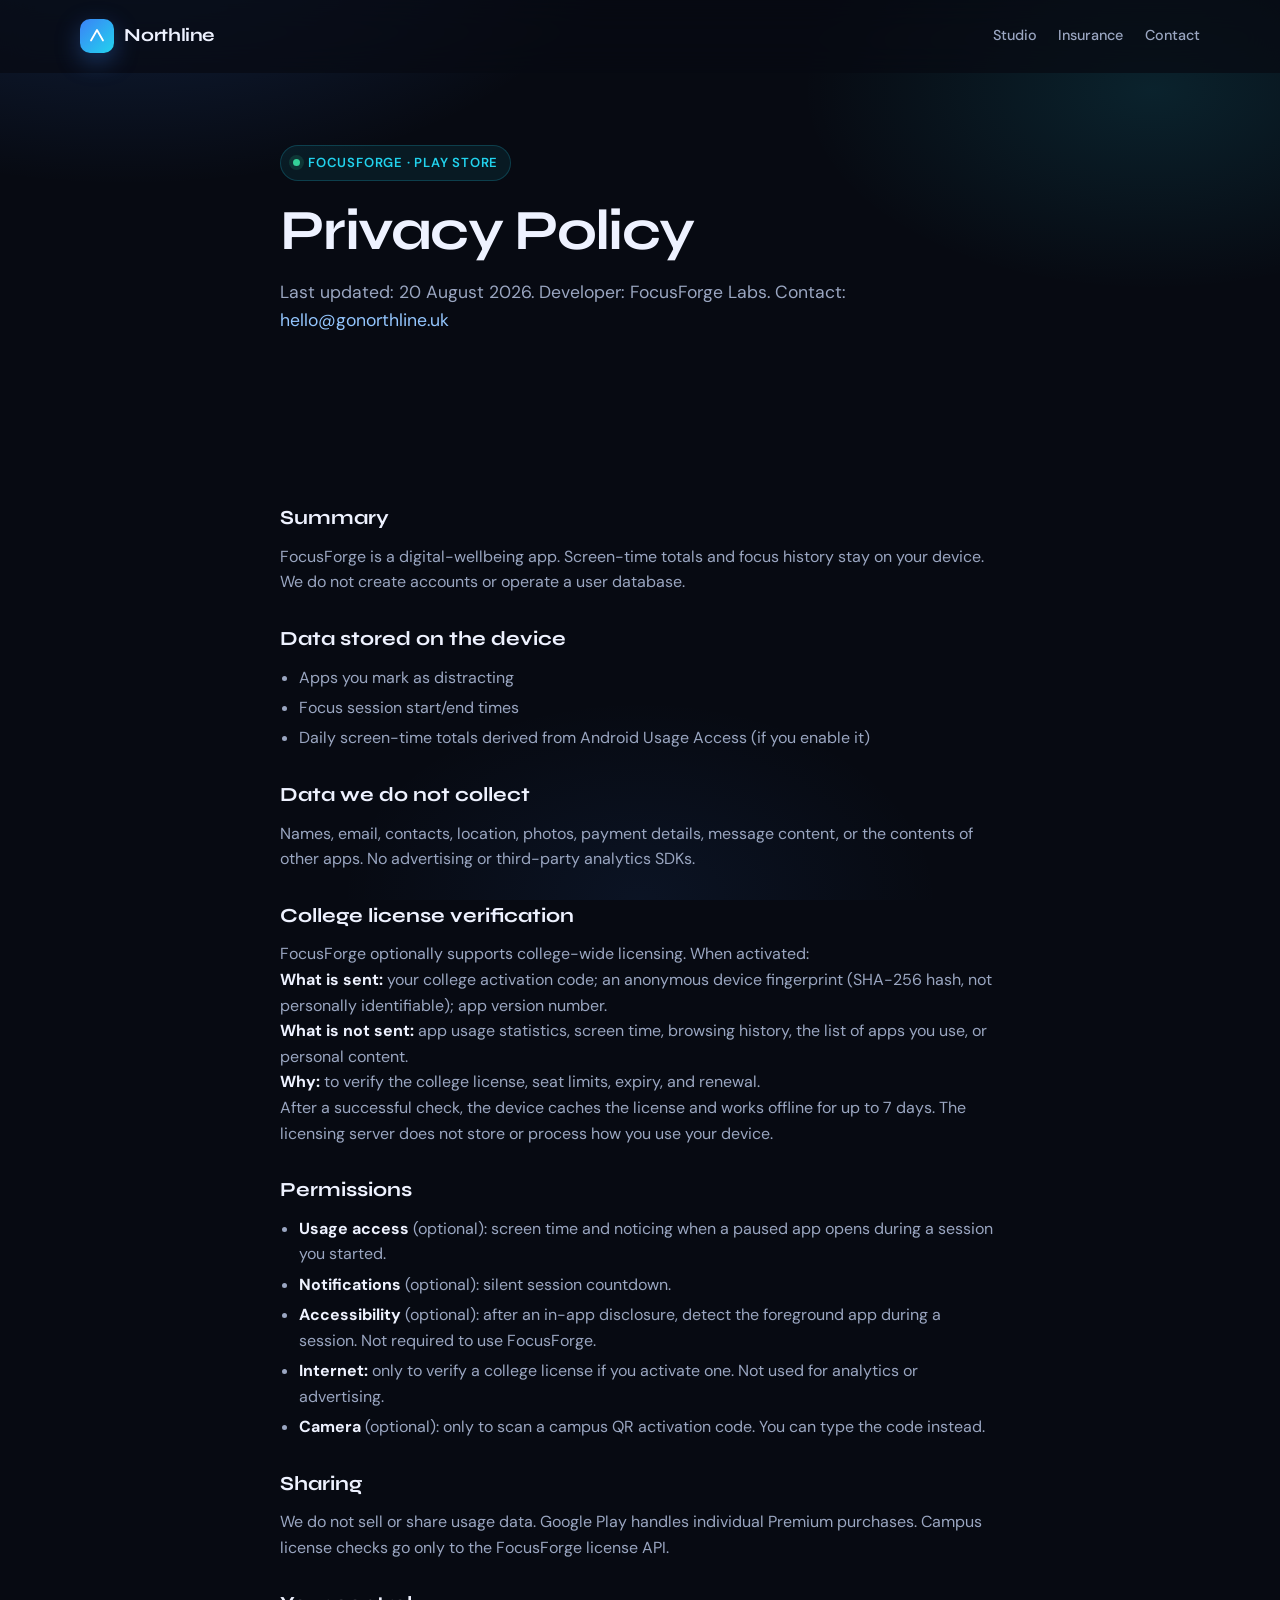
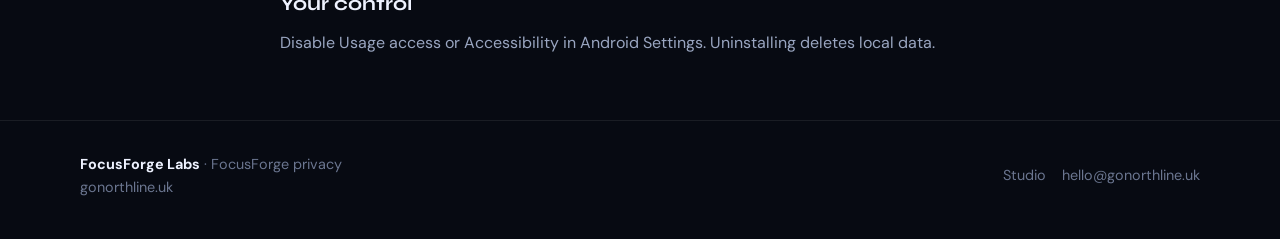
==== focusforge-privacy/index.html @ 75d77ced "Add FocusForge privacy policy page for Play Console. Play Store needs a public HTTPS policy URL. Thi" ====
<!DOCTYPE html>
<html lang="en">
<head>
  <meta charset="UTF-8" />
  <meta name="viewport" content="width=device-width, initial-scale=1" />
  <title>FocusForge Privacy Policy</title>
  <meta name="description" content="FocusForge privacy policy. Screen-time and focus history stay on your device. No ads, no account." />
  <meta name="robots" content="index, follow" />
  <link rel="canonical" href="https://www.gonorthline.uk/focusforge-privacy/" />
  <meta name="theme-color" content="#070a12" />
  <link rel="preconnect" href="https://fonts.googleapis.com" />
  <link rel="preconnect" href="https://fonts.gstatic.com" crossorigin />
  <link href="https://fonts.googleapis.com/css2?family=DM+Sans:ital,opsz,wght@0,9..40,400;0,9..40,500;0,9..40,600;0,9..40,700;1,9..40,400&family=Syne:wght@600;700;800&display=swap" rel="stylesheet" />
  <link rel="stylesheet" href="https://cdnjs.cloudflare.com/ajax/libs/font-awesome/6.5.2/css/all.min.css" />
  <link rel="stylesheet" href="../styles.css" />
  <link rel="icon" href="data:image/svg+xml,%3Csvg xmlns='http://www.w3.org/2000/svg' viewBox='0 0 32 32'%3E%3Crect width='32' height='32' rx='8' fill='%233b82f6'/%3E%3Cpath d='M8 22 L16 8 L24 22' stroke='white' stroke-width='3' fill='none' stroke-linecap='round' stroke-linejoin='round'/%3E%3C/svg%3E" />
</head>
<body>
  <div class="bg-glow"></div>
  <header class="nav" id="nav">
    <div class="container nav-inner">
      <a class="logo" href="../index.html">
        <span class="logo-mark"><svg viewBox="0 0 24 24" fill="none" stroke="white" stroke-width="2.4"><path d="M4 18 L12 4 L20 18" stroke-linecap="round" stroke-linejoin="round"/></svg></span>
        Northline
      </a>
      <nav class="nav-links">
        <a href="../index.html">Studio</a>
        <a href="../insurance/">Insurance</a>
        <a href="mailto:hello@gonorthline.uk">Contact</a>
      </nav>
      <button class="menu-btn" id="menuBtn" aria-label="Open menu"><i class="fas fa-bars"></i></button>
    </div>
  </header>
  <div class="mobile-nav" id="mobileNav">
    <a href="../index.html" data-close>Studio</a>
    <a href="../insurance/" data-close>Insurance</a>
    <a href="mailto:hello@gonorthline.uk" data-close>Contact</a>
  </div>

  <main>
    <section class="hero" style="padding-bottom:2rem">
      <div class="container" style="max-width:720px">
        <p class="eyebrow"><span class="dot"></span> FocusForge · Play Store</p>
        <h1>Privacy Policy</h1>
        <p class="hero-lead">Last updated: 20 August 2026. Developer: FocusForge Labs. Contact: <a href="mailto:hello@gonorthline.uk" style="color:#93c5fd">hello@gonorthline.uk</a></p>
      </div>
    </section>
    <section style="padding-bottom:4rem">
      <div class="container legal">
        <h2>Summary</h2>
        <p>FocusForge is a digital-wellbeing app. Screen-time totals and focus history stay on your device. We do not create accounts or operate a user database.</p>

        <h2>Data stored on the device</h2>
        <ul>
          <li>Apps you mark as distracting</li>
          <li>Focus session start/end times</li>
          <li>Daily screen-time totals derived from Android Usage Access (if you enable it)</li>
        </ul>

        <h2>Data we do not collect</h2>
        <p>Names, email, contacts, location, photos, payment details, message content, or the contents of other apps. No advertising or third-party analytics SDKs.</p>

        <h2>College license verification</h2>
        <p>FocusForge optionally supports college-wide licensing. When activated:</p>
        <p><strong>What is sent:</strong> your college activation code; an anonymous device fingerprint (SHA-256 hash, not personally identifiable); app version number.</p>
        <p><strong>What is not sent:</strong> app usage statistics, screen time, browsing history, the list of apps you use, or personal content.</p>
        <p><strong>Why:</strong> to verify the college license, seat limits, expiry, and renewal.</p>
        <p>After a successful check, the device caches the license and works offline for up to 7 days. The licensing server does not store or process how you use your device.</p>

        <h2>Permissions</h2>
        <ul>
          <li><strong>Usage access</strong> (optional): screen time and noticing when a paused app opens during a session you started.</li>
          <li><strong>Notifications</strong> (optional): silent session countdown.</li>
          <li><strong>Accessibility</strong> (optional): after an in-app disclosure, detect the foreground app during a session. Not required to use FocusForge.</li>
          <li><strong>Internet:</strong> only to verify a college license if you activate one. Not used for analytics or advertising.</li>
          <li><strong>Camera</strong> (optional): only to scan a campus QR activation code. You can type the code instead.</li>
        </ul>

        <h2>Sharing</h2>
        <p>We do not sell or share usage data. Google Play handles individual Premium purchases. Campus license checks go only to the FocusForge license API.</p>

        <h2>Your control</h2>
        <p>Disable Usage access or Accessibility in Android Settings. Uninstalling deletes local data.</p>
      </div>
    </section>
  </main>

  <footer class="footer">
    <div class="container footer-inner">
      <div>
        <strong style="color:var(--text)">FocusForge Labs</strong> · FocusForge privacy<br />
        <span><a href="https://www.gonorthline.uk/">gonorthline.uk</a></span>
      </div>
      <div class="footer-links">
        <a href="../index.html">Studio</a>
        <a href="mailto:hello@gonorthline.uk">hello@gonorthline.uk</a>
      </div>
    </div>
  </footer>
  <script src="../script.js"></script>
</body>
</html>
---- styles.css ----
/* Northline Studio */
:root {
  --bg: #070a12; --bg-2: #0c1220; --bg-3: #121a2b;
  --card: rgba(255,255,255,.04); --card-border: rgba(255,255,255,.08);
  --text: #eef2ff; --muted: #9aa6c1; --faint: #6b7690;
  --accent: #3b82f6; --accent-2: #22d3ee; --accent-soft: rgba(59,130,246,.15);
  --green: #34d399; --orange: #f59e0b; --wa: #128c7e;
  --radius: 18px; --radius-sm: 12px; --shadow: 0 24px 60px rgba(0,0,0,.45);
  --max: 1120px;
  --font: "DM Sans", system-ui, -apple-system, sans-serif;
  --display: "Syne", "DM Sans", system-ui, sans-serif;
}
*,*::before,*::after{box-sizing:border-box;margin:0;padding:0}
html{scroll-behavior:smooth}
body{font-family:var(--font);background:var(--bg);color:var(--text);line-height:1.6;overflow-x:hidden;-webkit-font-smoothing:antialiased}
img{max-width:100%;display:block}a{color:inherit;text-decoration:none}
button,input,textarea,select{font:inherit}ul{list-style:none}
.container{width:min(100% - 2rem,var(--max));margin-inline:auto}
.bg-glow{position:fixed;inset:0;pointer-events:none;z-index:-1;background:radial-gradient(900px 500px at 10% -10%,rgba(59,130,246,.22),transparent 55%),radial-gradient(700px 400px at 90% 10%,rgba(34,211,238,.12),transparent 50%),radial-gradient(600px 400px at 50% 100%,rgba(59,130,246,.08),transparent 50%),var(--bg)}
.nav{position:sticky;top:0;z-index:50;backdrop-filter:blur(16px);background:rgba(7,10,18,.72);border-bottom:1px solid transparent;transition:border-color .2s,background .2s}
.nav.scrolled{border-bottom-color:var(--card-border);background:rgba(7,10,18,.9)}
.nav-inner{display:flex;align-items:center;justify-content:space-between;height:72px;gap:1rem}
.logo{display:flex;align-items:center;gap:.65rem;font-family:var(--display);font-weight:700;font-size:1.15rem;letter-spacing:-.02em}
.logo-mark{width:34px;height:34px;border-radius:10px;background:linear-gradient(135deg,var(--accent),var(--accent-2));display:grid;place-items:center;box-shadow:0 8px 24px rgba(59,130,246,.35)}
.logo-mark svg{width:18px;height:18px}
.nav-links{display:flex;align-items:center;gap:1.35rem}
.nav-links a{font-size:.9rem;color:var(--muted);font-weight:500;transition:color .15s}
.nav-links a:hover{color:var(--text)}
.menu-btn{display:none;background:none;border:1px solid var(--card-border);color:var(--text);width:42px;height:42px;border-radius:10px;cursor:pointer}
.btn{display:inline-flex;align-items:center;justify-content:center;gap:.5rem;padding:.85rem 1.25rem;border-radius:999px;font-weight:600;font-size:.95rem;border:1px solid transparent;cursor:pointer;transition:transform .15s,box-shadow .15s,background .15s,border-color .15s;white-space:nowrap}
.btn:hover{transform:translateY(-1px)}
.btn-primary{background:linear-gradient(135deg,#3b82f6,#2563eb);color:#fff;box-shadow:0 10px 30px rgba(37,99,235,.35)}
.btn-primary:hover{box-shadow:0 14px 36px rgba(37,99,235,.45)}
.btn-ghost{background:rgba(255,255,255,.04);border-color:var(--card-border);color:var(--text)}
.btn-ghost:hover{border-color:rgba(255,255,255,.18);background:rgba(255,255,255,.07)}
.btn-whatsapp{background:var(--wa);color:#fff;box-shadow:0 10px 28px rgba(18,140,126,.3)}
.btn-whatsapp:hover{background:#0f7a6e}
.btn-lg{padding:1rem 1.5rem;font-size:1rem}
.btn-sm{padding:.55rem .9rem;font-size:.85rem}
.btn-block{width:100%}
.hero{padding:4.5rem 0 3.5rem}
.hero-grid{display:grid;grid-template-columns:1.15fr .85fr;gap:3rem;align-items:center}
.doors{display:grid;grid-template-columns:repeat(3,1fr);gap:1rem;margin-top:2.25rem}
.door{background:var(--card);border:1px solid var(--card-border);border-radius:var(--radius);padding:1.45rem 1.4rem 1.35rem;display:flex;flex-direction:column;gap:.55rem;transition:border-color .2s,transform .2s,box-shadow .2s}
.door:hover{border-color:rgba(59,130,246,.45);transform:translateY(-3px);box-shadow:0 18px 40px rgba(0,0,0,.28)}
.door h2{font-family:var(--display);font-size:1.35rem;letter-spacing:-.02em}
.door p{color:var(--muted);font-size:.95rem;flex:1}
.door-go{font-size:.88rem;font-weight:700;color:#93c5fd;margin-top:.35rem}
.door-cover{border-color:rgba(52,211,153,.35);background:linear-gradient(180deg,rgba(52,211,153,.1),rgba(255,255,255,.03))}
.door-cover:hover{border-color:rgba(52,211,153,.55)}
.cover-strip{padding:0 0 4rem}
.cover-strip-inner{display:flex;flex-wrap:wrap;align-items:center;justify-content:space-between;gap:1rem 1.5rem;background:rgba(52,211,153,.07);border:1px solid rgba(52,211,153,.22);border-radius:var(--radius);padding:1.1rem 1.25rem}
.cover-strip-inner>p{color:var(--muted);flex:1;min-width:14rem;margin:0}
.cover-strip-actions{display:flex;flex-wrap:wrap;gap:.5rem}
.samples-fold{margin-top:1.5rem;background:var(--card);border:1px solid var(--card-border);border-radius:var(--radius);padding:1rem 1.2rem}
.samples-fold summary{cursor:pointer;font-weight:600;color:var(--muted);list-style:none}
.samples-fold summary::-webkit-details-marker{display:none}
.samples-fold summary::after{content:" +";color:var(--accent-2)}
.samples-fold[open] summary::after{content:" −"}
.samples-fold[open] summary{margin-bottom:1rem}
.samples-grid{grid-template-columns:repeat(3,1fr)}
.legal{max-width:720px}
.legal h2{font-family:var(--display);font-size:1.25rem;margin:1.75rem 0 .6rem}
.legal p,.legal li{color:var(--muted)}
.legal ul{padding-left:1.2rem;list-style:disc;margin:.4rem 0 1rem}
.legal li{margin:.3rem 0}
.legal strong{color:var(--text)}
.cover-page{--bg:#0a1018;--bg-2:#101820;--accent:#3d8b6e;--accent-2:#7dcea0}
.cover-page .bg-glow{background:radial-gradient(800px 420px at 8% -8%,rgba(61,139,110,.2),transparent 55%),radial-gradient(600px 360px at 90% 8%,rgba(125,206,160,.08),transparent 50%),var(--bg)}
.cover-hero{padding-bottom:2rem}
.cover-hero-grid{display:grid;grid-template-columns:1.05fr .95fr;gap:2rem;align-items:start}
.cover-form{position:relative}
.cover-form h2{font-family:var(--display);font-size:1.35rem;margin-bottom:.35rem}
.form-lead{color:var(--muted);font-size:.92rem;margin-bottom:1rem}
.irdai-lg{display:inline-block;padding:1rem 1.15rem}
.irdai-lg .irdai-verify{display:block;margin-top:.55rem}
.brand-cloud-flat{margin-top:.25rem}
.eyebrow{display:inline-flex;align-items:center;gap:.5rem;font-size:.82rem;font-weight:600;letter-spacing:.06em;text-transform:uppercase;color:var(--accent-2);background:rgba(34,211,238,.08);border:1px solid rgba(34,211,238,.2);padding:.4rem .75rem;border-radius:999px;margin-bottom:1.25rem}
.eyebrow .dot{width:7px;height:7px;border-radius:50%;background:var(--green);box-shadow:0 0 0 4px rgba(52,211,153,.15);animation:pulse 2s infinite}
@keyframes pulse{0%,100%{box-shadow:0 0 0 0 rgba(52,211,153,.35)}50%{box-shadow:0 0 0 6px rgba(52,211,153,0)}}
.hero h1{font-family:var(--display);font-size:clamp(2.35rem,5vw,3.55rem);line-height:1.05;letter-spacing:-.03em;font-weight:700;margin-bottom:1.1rem}
.hero h1 .grad{background:linear-gradient(120deg,#fff 15%,var(--accent-2) 50%,var(--accent) 100%);-webkit-background-clip:text;background-clip:text;color:transparent}
.hero-lead{font-size:1.1rem;color:var(--muted);max-width:36rem;margin-bottom:1.75rem}
.hero-actions{display:flex;flex-wrap:wrap;gap:.75rem;margin-bottom:2rem}
.hero-meta{display:flex;flex-wrap:wrap;gap:1.75rem;color:var(--faint);font-size:.88rem}
.hero-meta strong{display:block;color:var(--text);font-size:1.2rem;font-family:var(--display)}
.mock{background:linear-gradient(180deg,#151d30,#0d1320);border:1px solid var(--card-border);border-radius:16px;overflow:hidden;box-shadow:var(--shadow);transform:perspective(1200px) rotateY(-6deg) rotateX(3deg);transition:transform .35s ease}
.mock:hover{transform:perspective(1200px) rotateY(-2deg) rotateX(1deg)}
.mock-bar{display:flex;align-items:center;gap:.4rem;padding:.7rem .9rem;background:rgba(0,0,0,.35);border-bottom:1px solid var(--card-border)}
.mock-dot{width:9px;height:9px;border-radius:50%}
.mock-dot.r{background:#ff5f57}.mock-dot.y{background:#febc2e}.mock-dot.g{background:#28c840}
.mock-url{margin-left:.5rem;flex:1;font-size:.72rem;color:var(--faint);background:rgba(255,255,255,.04);border-radius:6px;padding:.25rem .55rem;white-space:nowrap;overflow:hidden;text-overflow:ellipsis}
.mock-body{min-height:280px;padding:1.1rem;position:relative}
.mock-site{border-radius:10px;overflow:hidden;height:100%;min-height:260px;background:linear-gradient(160deg,#0b3d91,#1a6bb5 45%,#f0a04b);display:grid;grid-template-rows:auto 1fr}
.mock-site-nav{display:flex;justify-content:space-between;align-items:center;padding:.7rem .9rem;background:rgba(0,0,0,.18);font-size:.7rem;font-weight:700}
.mock-site-body{padding:1.2rem .9rem;display:grid;gap:.55rem;align-content:end}
.mock-pill{height:8px;border-radius:4px;background:rgba(255,255,255,.55)}
.mock-pill.w60{width:60%}.mock-pill.w40{width:40%;background:rgba(255,255,255,.3)}.mock-pill.w80{width:80%}
.mock-cta{margin-top:.4rem;width:88px;height:22px;border-radius:999px;background:#fff;opacity:.9}
.mock-badge{position:absolute;right:-8px;bottom:-8px;background:var(--bg-2);border:1px solid var(--card-border);border-radius:14px;padding:.85rem 1rem;box-shadow:var(--shadow);font-size:.82rem;max-width:180px}
.mock-badge strong{display:block;font-family:var(--display);font-size:1.05rem;margin-bottom:.15rem}
.mock-badge span{color:var(--muted);font-size:.78rem}
.proof{padding:1.25rem 0 0}
.proof-inner{display:grid;grid-template-columns:repeat(4,1fr);gap:1rem;background:var(--card);border:1px solid var(--card-border);border-radius:var(--radius);padding:1.25rem}
.proof-item strong{display:block;font-family:var(--display);font-size:1.15rem;margin-bottom:.2rem}
.proof-item span{color:var(--muted);font-size:.88rem}
section{padding:5rem 0}
.section-head{max-width:42rem;margin-bottom:2.5rem}
.section-tag{font-size:.78rem;font-weight:700;letter-spacing:.08em;text-transform:uppercase;color:var(--accent-2);margin-bottom:.6rem}
.section-head h2{font-family:var(--display);font-size:clamp(1.8rem,3.5vw,2.5rem);letter-spacing:-.02em;line-height:1.15;margin-bottom:.7rem}
.section-head p{color:var(--muted);font-size:1.05rem}
.work-grid{display:grid;grid-template-columns:repeat(2,1fr);gap:1.25rem}
.work-card{background:var(--card);border:1px solid var(--card-border);border-radius:var(--radius);overflow:hidden;transition:border-color .2s,transform .2s,box-shadow .2s;display:flex;flex-direction:column}
.work-card:hover{border-color:rgba(59,130,246,.35);transform:translateY(-3px);box-shadow:0 20px 40px rgba(0,0,0,.3)}
.work-card.featured{grid-column:1/-1;display:grid;grid-template-columns:1.1fr .9fr}
.work-visual{min-height:220px;position:relative;overflow:hidden;background:var(--bg-3)}
.work-card.featured .work-visual{min-height:100%}
.work-visual .scene{position:absolute;inset:0;display:grid;place-items:center;padding:1.5rem}
.work-body{padding:1.4rem 1.5rem 1.5rem;display:flex;flex-direction:column;gap:.65rem;flex:1}
.work-tags{display:flex;flex-wrap:wrap;gap:.4rem}
.tag{font-size:.72rem;font-weight:600;letter-spacing:.03em;padding:.28rem .55rem;border-radius:999px;background:var(--accent-soft);color:#93c5fd;border:1px solid rgba(59,130,246,.2)}
.tag.sample{background:rgba(245,158,11,.12);color:#fcd34d;border-color:rgba(245,158,11,.25)}
.tag.live{background:rgba(52,211,153,.12);color:#6ee7b7;border-color:rgba(52,211,153,.25)}
.tag.social{background:rgba(236,72,153,.12);color:#f9a8d4;border-color:rgba(236,72,153,.25)}
.work-body h3{font-family:var(--display);font-size:1.25rem;letter-spacing:-.01em}
.work-body p{color:var(--muted);font-size:.95rem;flex:1}
.work-links{display:flex;flex-wrap:wrap;gap:.6rem;margin-top:.4rem}
.work-links a{font-size:.88rem;font-weight:600;color:#93c5fd;display:inline-flex;align-items:center;gap:.35rem}
.work-links a:hover{color:#fff}
.scene-cya{background:radial-gradient(circle at 20% 20%,rgba(255,255,255,.15),transparent 40%),linear-gradient(145deg,#0b3d91,#1a6bb5 50%,#e8a23a)}
.scene-jam{background:radial-gradient(circle at 80% 20%,rgba(255,80,120,.35),transparent 40%),linear-gradient(160deg,#1a0b2e,#4a1d6a 55%,#ff6b6b)}
.scene-bistro{background:linear-gradient(160deg,#1c1410,#5c3a21 50%,#c47a3a)}
.scene-practice{background:linear-gradient(160deg,#0f1f1c,#1a4d45 50%,#7ec8b8)}
.scene-launch{background:linear-gradient(160deg,#0b1020,#1e3a8a 45%,#67e8f9)}
.scene-frame{width:min(100%,340px);border-radius:12px;overflow:hidden;border:1px solid rgba(255,255,255,.18);background:rgba(0,0,0,.25);box-shadow:0 20px 40px rgba(0,0,0,.35)}
.scene-frame .bar{display:flex;gap:5px;padding:.45rem .6rem;background:rgba(0,0,0,.3)}
.scene-frame .bar i{width:7px;height:7px;border-radius:50%;background:rgba(255,255,255,.35)}
.scene-frame .pane{padding:.9rem;color:#fff}
.scene-frame .pane .brand{font-weight:800;font-size:.85rem;margin-bottom:.55rem;opacity:.95}
.scene-frame .pane .line{height:7px;border-radius:4px;background:rgba(255,255,255,.5);margin-bottom:.35rem}
.scene-frame .pane .line.s{width:55%;background:rgba(255,255,255,.28)}
.scene-frame .pane .btn-fake{margin-top:.55rem;width:72px;height:20px;border-radius:999px;background:#fff}
.social-panel{display:grid;grid-template-columns:1fr 1.1fr;gap:1.5rem;background:linear-gradient(145deg,rgba(236,72,153,.1),rgba(59,130,246,.08));border:1px solid var(--card-border);border-radius:calc(var(--radius) + 4px);padding:1.75rem}
.social-copy h3{font-family:var(--display);font-size:1.6rem;letter-spacing:-.02em;margin-bottom:.65rem}
.social-copy p{color:var(--muted);margin-bottom:1.1rem}
.social-stats{display:flex;flex-wrap:wrap;gap:.65rem;margin-bottom:1.25rem}
.stat-chip{background:rgba(0,0,0,.28);border:1px solid var(--card-border);border-radius:999px;padding:.45rem .85rem;font-size:.88rem;font-weight:600}
.stat-chip em{font-style:normal;color:var(--accent-2)}
.channel-grid{display:grid;gap:.75rem}
.channel-card{display:flex;align-items:center;justify-content:space-between;gap:1rem;background:rgba(7,10,18,.55);border:1px solid var(--card-border);border-radius:var(--radius-sm);padding:1rem 1.1rem;transition:border-color .15s,transform .15s}
.channel-card:hover{border-color:rgba(236,72,153,.4);transform:translateY(-1px)}
.channel-left{display:flex;align-items:center;gap:.85rem}
.channel-ico{width:42px;height:42px;border-radius:12px;display:grid;place-items:center;font-size:1.15rem;background:rgba(255,255,255,.06)}
.channel-left strong{display:block;font-size:.98rem}
.channel-left span{color:var(--muted);font-size:.82rem}
.services-grid{display:grid;grid-template-columns:repeat(3,1fr);gap:1rem}
.service-card{background:var(--card);border:1px solid var(--card-border);border-radius:var(--radius);padding:1.4rem;transition:border-color .2s,transform .2s}
.service-card:hover{border-color:rgba(59,130,246,.35);transform:translateY(-2px)}
.service-icon{width:44px;height:44px;border-radius:12px;display:grid;place-items:center;margin-bottom:1rem;background:var(--accent-soft);color:#93c5fd;font-size:1.15rem}
.service-card h3{font-family:var(--display);font-size:1.05rem;margin-bottom:.45rem}
.service-card p{color:var(--muted);font-size:.9rem}
a.service-card{color:inherit;display:block}
.insure-grid{display:grid;grid-template-columns:repeat(3,1fr);gap:1rem}
.insure-card{background:var(--card);border:1px solid var(--card-border);border-radius:var(--radius);padding:1.4rem;display:flex;flex-direction:column;gap:.75rem;transition:border-color .2s,transform .2s}
.insure-card:hover{border-color:rgba(52,211,153,.4);transform:translateY(-2px)}
.insure-card h3{font-family:var(--display);font-size:1.15rem}
.insure-card p{color:var(--muted);font-size:.92rem;flex:1}
.insure-card .btn{align-self:flex-start}
.insure-cta{display:flex;flex-wrap:wrap;gap:.75rem;justify-content:center;margin-top:1.5rem}
.insure-note{font-size:.82rem;color:var(--faint);max-width:42rem;margin:1.25rem auto 0;text-align:center}
.insure-steps{display:grid;grid-template-columns:repeat(3,1fr);gap:1rem;margin-top:.5rem;counter-reset:step}
.insure-faq-wrap{margin-top:3rem}
.irdai-row{display:flex;flex-wrap:wrap;align-items:center;gap:.85rem 1.25rem;margin:0 0 1.5rem}
.irdai-badge{background:rgba(52,211,153,.1);border:1px solid rgba(52,211,153,.28);border-radius:14px;padding:.7rem 1rem}
.irdai-badge span{display:block;font-size:.72rem;font-weight:700;letter-spacing:.06em;text-transform:uppercase;color:#6ee7b7;margin-bottom:.15rem}
.irdai-badge strong{font-family:var(--display);font-size:1.15rem;letter-spacing:.04em}
.irdai-verify{font-size:.88rem;font-weight:600;color:#93c5fd}
.irdai-verify:hover{color:#fff}
.brand-groups{display:grid;gap:1.25rem}
.brand-group{background:var(--card);border:1px solid var(--card-border);border-radius:var(--radius);padding:1.25rem 1.35rem}
.brand-group h3{font-family:var(--display);font-size:1rem;margin-bottom:.75rem}
.brand-cloud{display:flex;flex-wrap:wrap;gap:.45rem}
.brand-cloud span{font-size:.82rem;font-weight:600;color:var(--text);background:rgba(255,255,255,.05);border:1px solid var(--card-border);border-radius:999px;padding:.35rem .7rem}
.process{display:grid;grid-template-columns:repeat(4,1fr);gap:1rem;counter-reset:step}
.process-step{background:var(--card);border:1px solid var(--card-border);border-radius:var(--radius);padding:1.4rem}
.process-step::before{counter-increment:step;content:"0" counter(step);font-family:var(--display);font-weight:700;font-size:1.4rem;color:var(--accent);display:block;margin-bottom:.7rem;opacity:.9}
.process-step h3{font-family:var(--display);font-size:1.05rem;margin-bottom:.4rem}
.process-step p{color:var(--muted);font-size:.9rem}
.packages{display:grid;grid-template-columns:repeat(2,1fr);gap:1.1rem}
@media(min-width:900px){.packages{grid-template-columns:repeat(4,1fr)}}
.package{background:var(--card);border:1px solid var(--card-border);border-radius:var(--radius);padding:1.4rem;display:flex;flex-direction:column;position:relative}
.package.popular{border-color:rgba(59,130,246,.55);background:linear-gradient(180deg,rgba(59,130,246,.14),rgba(255,255,255,.03));box-shadow:0 20px 50px rgba(37,99,235,.15)}
.package .badge-pop{position:absolute;top:-11px;left:50%;transform:translateX(-50%);background:linear-gradient(135deg,var(--accent),#2563eb);color:#fff;font-size:.68rem;font-weight:700;letter-spacing:.04em;text-transform:uppercase;padding:.3rem .65rem;border-radius:999px;white-space:nowrap}
.package h3{font-family:var(--display);font-size:1.1rem;margin-bottom:.3rem}
.package .price{font-family:var(--display);font-size:1.35rem;font-weight:700;margin:.45rem 0 .25rem}
.package .price span{font-size:.82rem;color:var(--muted);font-weight:500;font-family:var(--font)}
.package .blurb{color:var(--muted);font-size:.86rem;margin-bottom:.9rem}
.package ul{display:grid;gap:.5rem;margin-bottom:1.2rem;flex:1}
.package li{font-size:.86rem;color:var(--text);display:flex;gap:.45rem;align-items:flex-start}
.package li::before{content:"✓";color:var(--green);font-weight:700;flex-shrink:0}
.faq{display:grid;gap:.75rem;max-width:760px}
.faq details{background:var(--card);border:1px solid var(--card-border);border-radius:var(--radius-sm);padding:1rem 1.15rem}
.faq summary{cursor:pointer;font-weight:600;list-style:none;display:flex;justify-content:space-between;align-items:center;gap:1rem}
.faq summary::-webkit-details-marker{display:none}
.faq summary::after{content:"+";color:var(--accent-2);font-size:1.2rem;font-weight:500}
.faq details[open] summary::after{content:"−"}
.faq details p{color:var(--muted);margin-top:.7rem;font-size:.95rem}
.contact-wrap{display:grid;grid-template-columns:1fr 1.05fr;gap:1.5rem;background:linear-gradient(145deg,rgba(59,130,246,.12),rgba(255,255,255,.03));border:1px solid var(--card-border);border-radius:calc(var(--radius) + 4px);padding:1.75rem;overflow:hidden}
.contact-copy h2{font-family:var(--display);font-size:clamp(1.7rem,3vw,2.2rem);letter-spacing:-.02em;margin-bottom:.7rem}
.contact-copy p{color:var(--muted);margin-bottom:1.25rem}
.contact-actions{display:flex;flex-wrap:wrap;gap:.7rem;margin-bottom:1.5rem}
.contact-points{display:grid;gap:.7rem}
.contact-points li{display:flex;gap:.65rem;align-items:flex-start;color:var(--muted);font-size:.92rem}
.contact-points .ico{width:28px;height:28px;border-radius:8px;flex-shrink:0;background:var(--accent-soft);color:#93c5fd;display:grid;place-items:center;font-size:.85rem}
.contact-form{background:rgba(7,10,18,.55);border:1px solid var(--card-border);border-radius:var(--radius);padding:1.35rem}
.contact-form h3{font-family:var(--display);font-size:1.15rem;margin-bottom:1rem}
.field{margin-bottom:.85rem}
.field label{display:block;font-size:.8rem;font-weight:600;color:var(--muted);margin-bottom:.35rem}
.field input,.field select,.field textarea{width:100%;background:rgba(255,255,255,.04);border:1px solid var(--card-border);border-radius:10px;color:var(--text);padding:.75rem .85rem;outline:none;transition:border-color .15s}
.field input:focus,.field select:focus,.field textarea:focus{border-color:rgba(59,130,246,.55)}
.field textarea{min-height:100px;resize:vertical}
.field select option{background:#121a2b}
.form-note{font-size:.78rem;color:var(--faint);margin-top:.65rem;text-align:center}
.footer{border-top:1px solid var(--card-border);padding:2rem 0 2.5rem;color:var(--faint);font-size:.9rem}
.footer-inner{display:flex;flex-wrap:wrap;gap:1rem;justify-content:space-between;align-items:center}
.footer-links{display:flex;flex-wrap:wrap;gap:1rem}
.footer a:hover{color:var(--text)}
.fab-wa{position:fixed;right:1.1rem;bottom:1.1rem;z-index:60;width:56px;height:56px;border-radius:50%;background:var(--wa);color:#fff;display:grid;place-items:center;box-shadow:0 12px 30px rgba(18,140,126,.45);font-size:1.5rem;transition:transform .15s}
.fab-wa:hover{transform:scale(1.06)}
.mobile-nav{display:none;position:fixed;inset:72px 0 0 0;z-index:40;background:rgba(7,10,18,.97);padding:1.5rem;flex-direction:column;gap:.35rem}
.mobile-nav.open{display:flex}
.mobile-nav a{font-size:1.1rem;font-weight:600;padding:.85rem 0;border-bottom:1px solid var(--card-border)}
.sample-banner{background:rgba(59,130,246,.12);border-bottom:1px solid rgba(255,255,255,.08);padding:.7rem 1rem;text-align:center;font-size:.88rem;color:#c7d2fe}
.sample-banner a{color:#93c5fd;font-weight:700;text-decoration:underline}
@media(max-width:960px){
  .hero-grid,.cover-hero-grid{grid-template-columns:1fr;gap:2.5rem}
  .doors{grid-template-columns:1fr}
  .mock,.mock:hover{transform:none}
  .work-card.featured{grid-template-columns:1fr}
  .services-grid,.insure-grid,.insure-steps,.samples-grid{grid-template-columns:repeat(2,1fr)}
  .process{grid-template-columns:repeat(2,1fr)}
  .social-panel,.contact-wrap{grid-template-columns:1fr}
  .proof-inner{grid-template-columns:repeat(2,1fr)}
}
.affiliate-bar{background:rgba(245,158,11,.12);border-bottom:1px solid rgba(245,158,11,.25);color:#fde68a;font-size:.82rem;padding:.65rem 1rem;text-align:center}
.shop-hero{padding-bottom:1.5rem}
.shop-filters{display:flex;flex-wrap:wrap;gap:.5rem;margin-top:1.25rem}
.shop-filter{background:rgba(255,255,255,.04);border:1px solid var(--card-border);color:var(--muted);border-radius:999px;padding:.45rem .9rem;cursor:pointer;font-weight:600;font-size:.85rem}
.shop-filter.active,.shop-filter:hover{border-color:rgba(59,130,246,.5);color:var(--text);background:var(--accent-soft)}
.shop-grid{display:grid;grid-template-columns:repeat(2,1fr);gap:1.15rem}
.shop-card{background:var(--card);border:1px solid var(--card-border);border-radius:var(--radius);padding:1.35rem;display:flex;flex-direction:column;gap:.55rem}
.shop-card-img,.shop-hero-img{width:100%;max-height:280px;object-fit:contain;object-position:center;border-radius:12px;border:1px solid var(--card-border);background:#fff;padding:.5rem}
.shop-hero-img{max-width:420px;max-height:380px;margin:1rem 0 1.25rem}
.shop-card:hover{border-color:rgba(59,130,246,.35)}
.shop-card-top{display:flex;justify-content:space-between;gap:.75rem;align-items:flex-start}
.shop-store-pills{display:flex;flex-wrap:wrap;gap:.3rem}
.store-pill{font-size:.68rem;font-weight:700;padding:.2rem .45rem;border-radius:999px;background:rgba(255,255,255,.06);color:var(--muted)}
.store-pill.amazon{color:#ffb84d}.store-pill.flipkart{color:#93c5fd}.store-pill.myntra{color:#f9a8d4}.store-pill.meesho{color:#f9a8d4}
.store-pill.clickbank{color:#86efac}
.shop-price{color:var(--accent-2);font-weight:600;font-size:.9rem}
.shop-take{background:var(--card);border:1px solid var(--card-border);border-radius:var(--radius);padding:1.25rem 1.35rem;margin:1.4rem 0 1.2rem;max-width:40rem}
.shop-take h2{font-family:var(--display);font-size:1.15rem;margin-bottom:.45rem}
.shop-who{margin-top:.85rem;display:grid;gap:.4rem;color:var(--muted);font-size:.92rem}
.shop-cta-label{font-weight:600;margin-bottom:.7rem}
.shop-store-row{display:flex;flex-wrap:wrap;gap:.65rem;margin-bottom:.85rem}
.btn.store-amazon{background:#ff9900;color:#111}
.btn.store-flipkart{background:#2874f0;color:#fff}
.btn.store-myntra{background:#ff3f6c;color:#fff}
.btn.store-meesho{background:#f43397;color:#fff}
.btn.store-clickbank{background:#1f7a4d;color:#fff}
.shop-share{margin:1.1rem 0;color:var(--faint);font-size:.82rem}
.shop-share code{display:inline-block;margin-top:.25rem;color:#93c5fd;word-break:break-all}
@media(max-width:720px){
  .shop-grid{grid-template-columns:1fr}
}
@media(max-width:720px){
  .nav-links,.nav-cta{display:none}
  .menu-btn{display:grid;place-items:center}
  .work-grid,.services-grid,.insure-grid,.insure-steps,.process,.packages,.doors,.samples-grid{grid-template-columns:1fr}
  .proof-inner{grid-template-columns:1fr 1fr}
  .hero{padding-top:2.5rem}
}
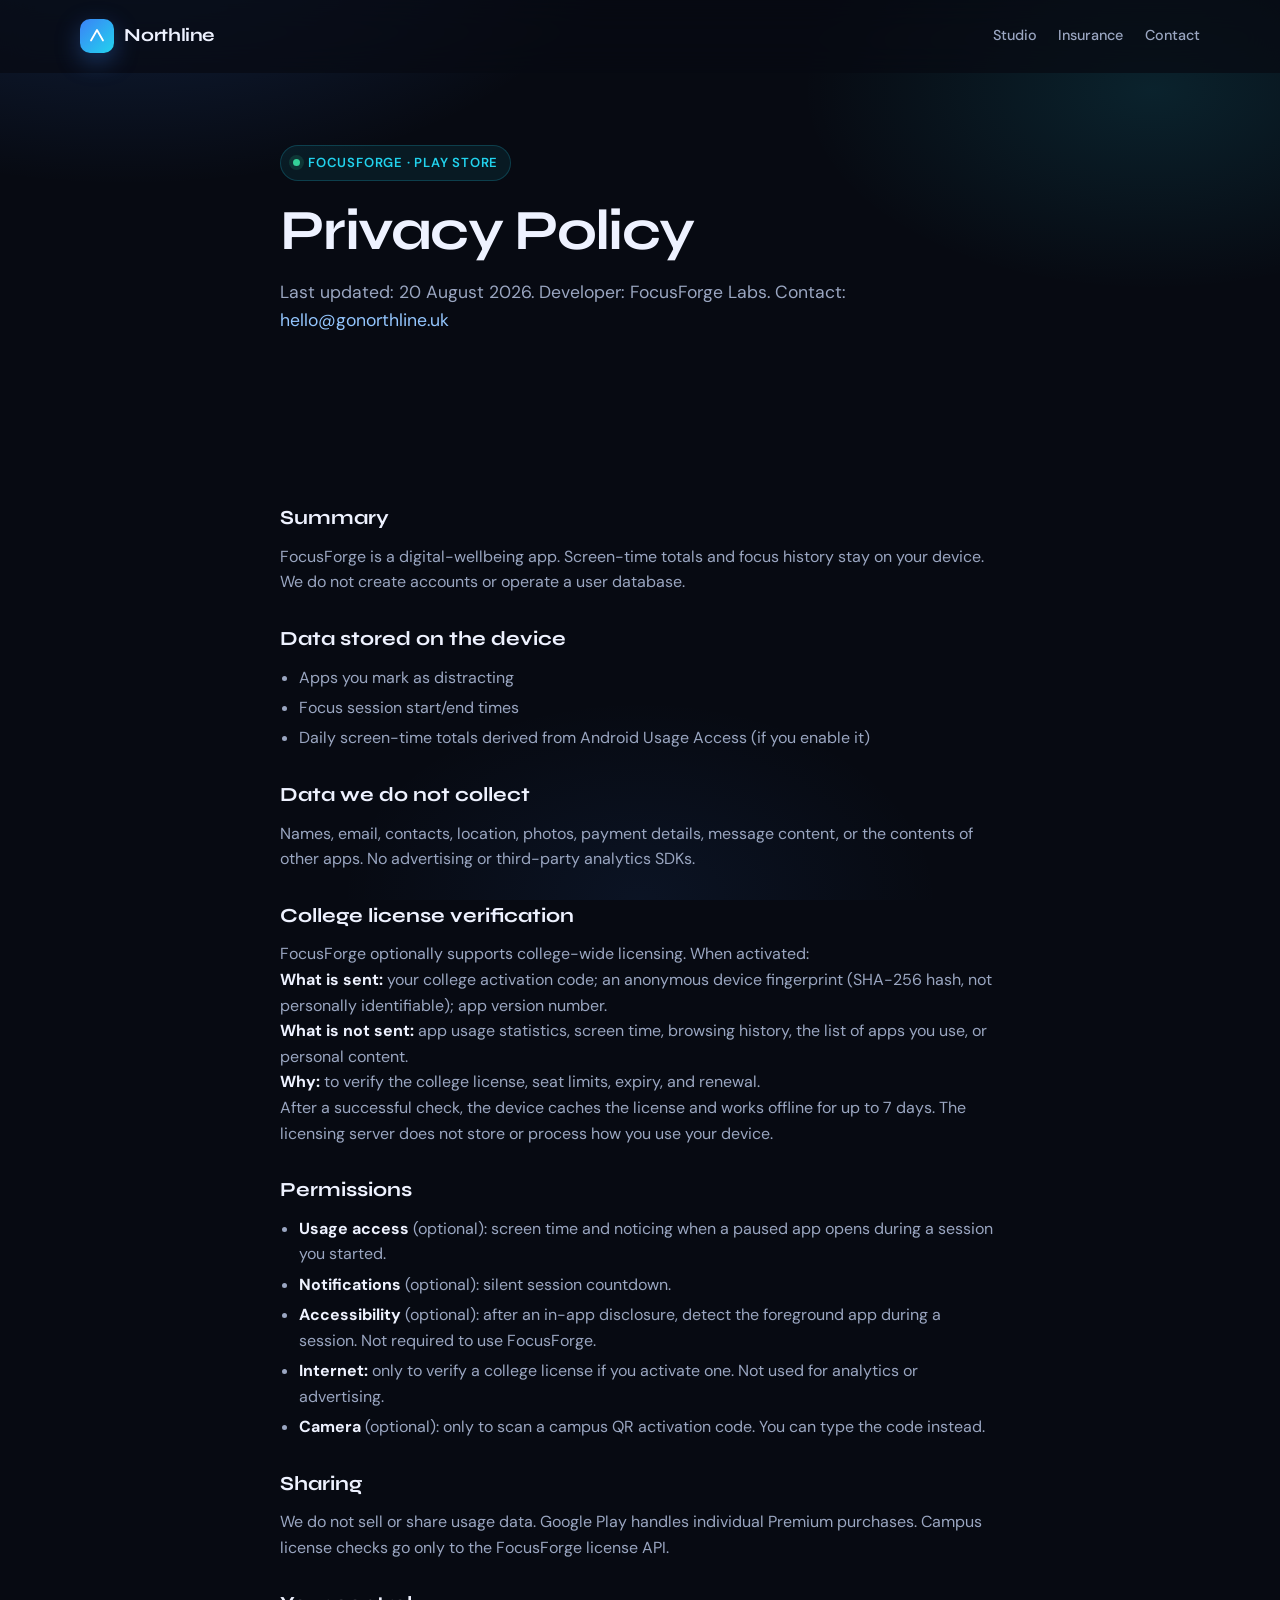
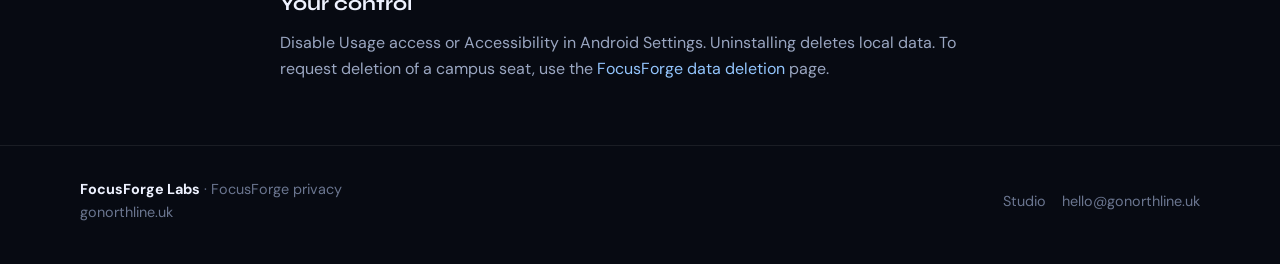
==== commit 7f554010: "Add FocusForge data-deletion page for Play Console. Google Play requires a public URL that names the" ====
--- a/focusforge-privacy/index.html
+++ b/focusforge-privacy/index.html
@@ -80,7 +80,7 @@
         <p>We do not sell or share usage data. Google Play handles individual Premium purchases. Campus license checks go only to the FocusForge license API.</p>
 
         <h2>Your control</h2>
-        <p>Disable Usage access or Accessibility in Android Settings. Uninstalling deletes local data.</p>
+        <p>Disable Usage access or Accessibility in Android Settings. Uninstalling deletes local data. To request deletion of a campus seat, use the <a href="../focusforge-delete-data/" style="color:#93c5fd">FocusForge data deletion</a> page.</p>
       </div>
     </section>
   </main>
